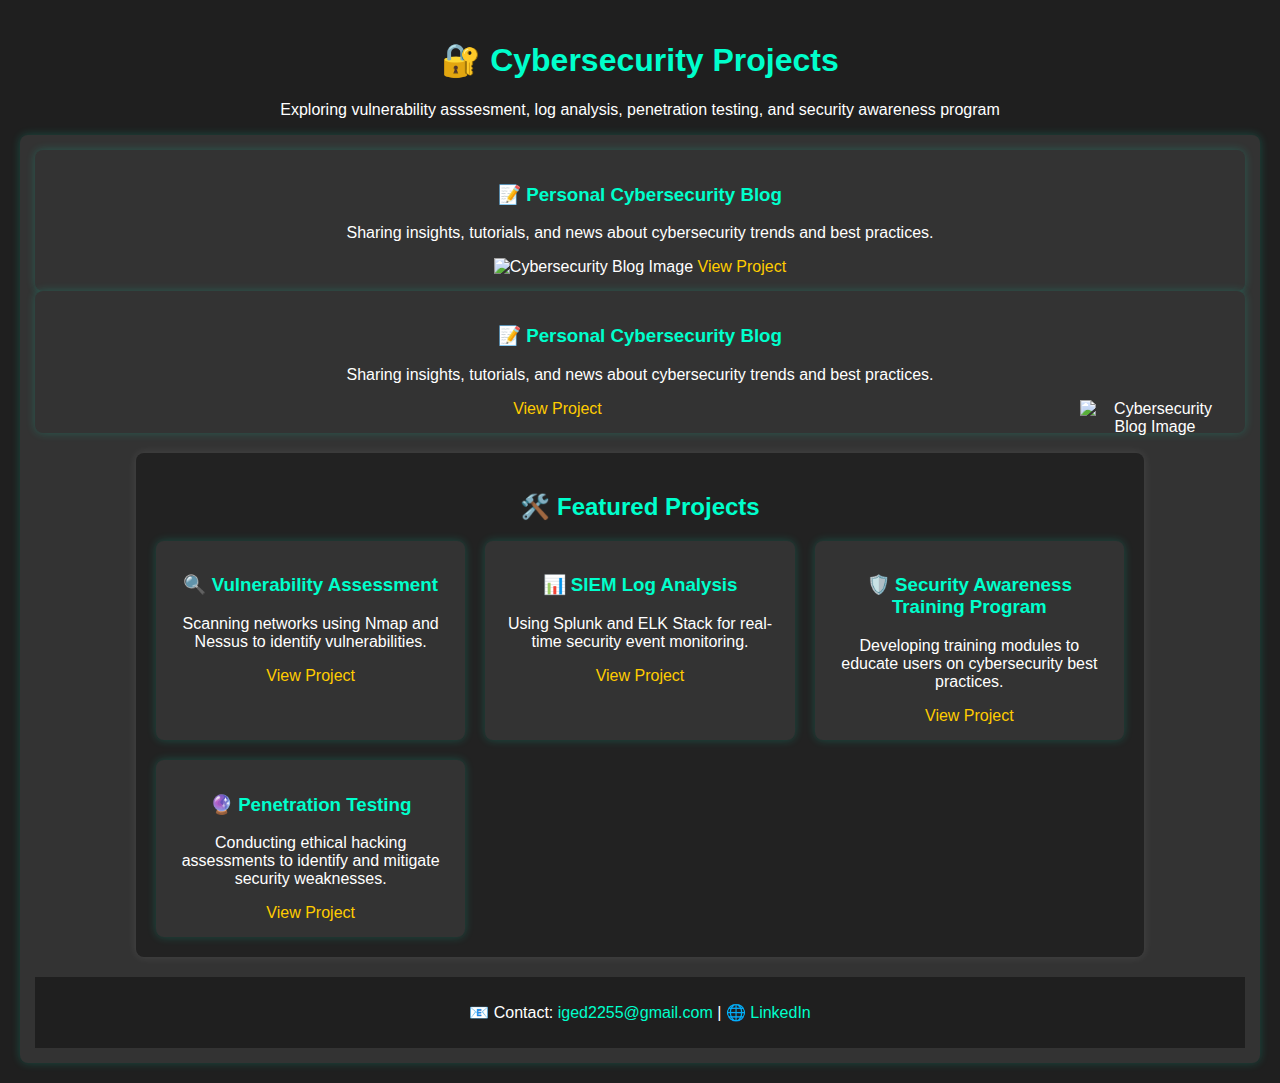
==== index.html @ 3c384af7 "Update index.html" ====
<!DOCTYPE html>
<html lang="en">
<head>
    <meta charset="UTF-8">
    <meta name="viewport" content="width=device-width, initial-scale=1.0">
    <title>Cybersecurity Projects</title>
    <style>
        body {
            font-family: Arial, sans-serif;
            margin: 0;
            padding: 0;
            background-color: #121212;
            color: #fff;
        }
        header {
            background-color: #1f1f1f;
            text-align: center;
            padding: 20px;
        }
        .container {
            width: 80%;
            margin: 20px auto;
            padding: 20px;
            background: #222;
            border-radius: 8px;
            box-shadow: 0 0 10px rgba(255, 255, 255, 0.1);
        }
        h1, h2 {
            text-align: center;
            color: #00ffcc;
        }
        .projects {
            display: grid;
            grid-template-columns: repeat(auto-fit, minmax(300px, 1fr));
            gap: 20px;
        }
        .project {
            background: #333;
            padding: 15px;
            border-radius: 8px;
            box-shadow: 0 0 10px rgba(0, 255, 204, 0.2);
        }
        .project h3 {
            color: #00ffcc;
        }
        .project a {
            color: #ffcc00;
            text-decoration: none;
        }
        footer {
            text-align: center;
            padding: 10px;
            background-color: #1f1f1f;
            margin-top: 20px;
        }
    </style>
</head>
<body>

    <header>
        <h1>🔐 Cybersecurity Projects</h1>
        <p>Exploring vulnerability asssesment, log analysis, penetration testing, and security awareness program </p>
            <div class="project">
                <div class="project">
                <h3>📝 Personal Cybersecurity Blog</h3>
                <p>Sharing insights, tutorials, and news about cybersecurity trends and best practices.</p>
                <img src="https://encrypted-tbn0.gstatic.com/images?q=tbn:ANd9GcQ2rwv2S-xAUlu8poij0wDYUtzGKahrIT60eg&s" alt="Cybersecurity Blog Image">
                <a href="https://github.com/YourUsername/Personal-Blog" target="_blank">View Project</a>
            </div>

            <div class="project">
                <h3>📝 Personal Cybersecurity Blog</h3>
                <p>Sharing insights, tutorials, and news about cybersecurity trends and best practices.</p>
                <img src="https://encrypted-tbn0.gstatic.com/images?q=tbn:ANd9GcQ2rwv2S-xAUlu8poij0wDYUtzGKahrIT60eg&s" 
                 alt="Cybersecurity Blog Image" 
                 style="float: right; margin-left: 15px; width: 150px;">
                <a href="https://github.com/YourUsername/Personal-Blog" target="_blank">View Project</a>
            </div>
            <div class="container">
            <h2>🛠️ Featured Projects</h2>
            <div class="projects">
            <div class="project">
                <h3>🔍 Vulnerability Assessment</h3>
                <p>Scanning networks using Nmap and Nessus to identify vulnerabilities.</p>
                <a href="https://github.com/YourUsername/Vulnerability-Scanning" target="_blank">View Project</a>
            </div>
            <div class="project">
                <h3>📊 SIEM Log Analysis</h3>
                <p>Using Splunk and ELK Stack for real-time security event monitoring.</p>
                <a href="https://github.com/YourUsername/SIEM-Log-Analysis" target="_blank">View Project</a>
            </div>
            <div class="project">
               <h3>🛡️ Security Awareness Training Program</h3>
                <p>Developing training modules to educate users on cybersecurity best practices.</p>
                <a href="https://github.com/YourUsername/Security-Awareness" target="_blank">View Project</a>
            </div>
            <div class="project">
                <h3>🔮 Penetration Testing</h3>
                <p>Conducting ethical hacking assessments to identify and mitigate security weaknesses.</p>
                <a href="https://github.com/YourUsername/Penetration-Testing" target="_blank">View Project</a>
            </div>
        </div>
    </div>

    <footer>
        <p>📧 Contact: <a href="mailto:your.email@example.com" style="color:#00ffcc;">iged2255@gmail.com</a> | 🌐 <a href="https://www.linkedin.com/in/daniel-ige-7b366634a/" style="color:#00ffcc;">LinkedIn</a></p>
    </footer>

</body>
</html>
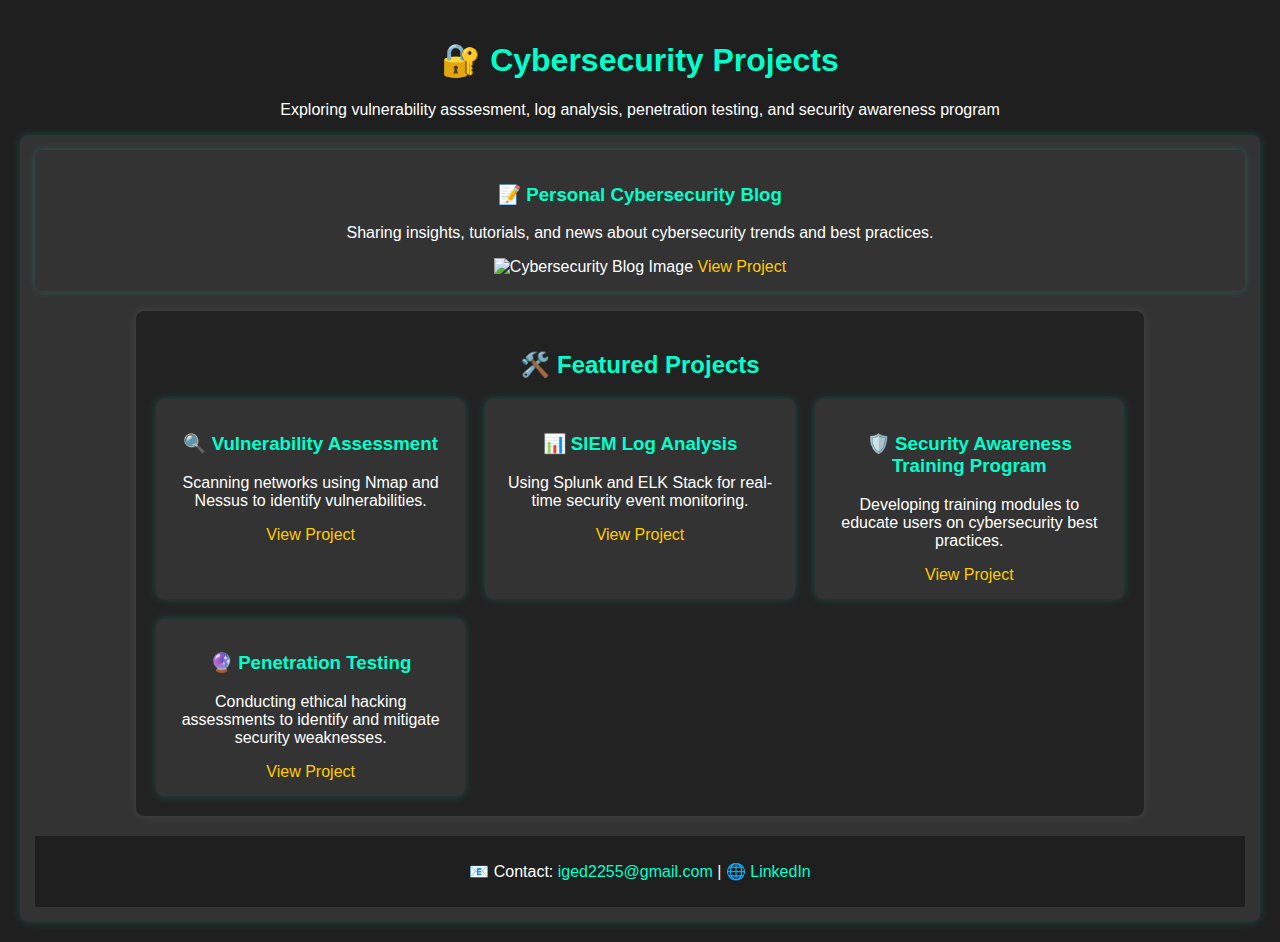
==== commit 50ae8948: "Update index.html" ====
--- a/index.html
+++ b/index.html
@@ -68,15 +68,6 @@
                 <img src="https://encrypted-tbn0.gstatic.com/images?q=tbn:ANd9GcQ2rwv2S-xAUlu8poij0wDYUtzGKahrIT60eg&s" alt="Cybersecurity Blog Image">
                 <a href="https://github.com/YourUsername/Personal-Blog" target="_blank">View Project</a>
             </div>
-
-            <div class="project">
-                <h3>📝 Personal Cybersecurity Blog</h3>
-                <p>Sharing insights, tutorials, and news about cybersecurity trends and best practices.</p>
-                <img src="https://encrypted-tbn0.gstatic.com/images?q=tbn:ANd9GcQ2rwv2S-xAUlu8poij0wDYUtzGKahrIT60eg&s" 
-                 alt="Cybersecurity Blog Image" 
-                 style="float: right; margin-left: 15px; width: 150px;">
-                <a href="https://github.com/YourUsername/Personal-Blog" target="_blank">View Project</a>
-            </div>
             <div class="container">
             <h2>🛠️ Featured Projects</h2>
             <div class="projects">
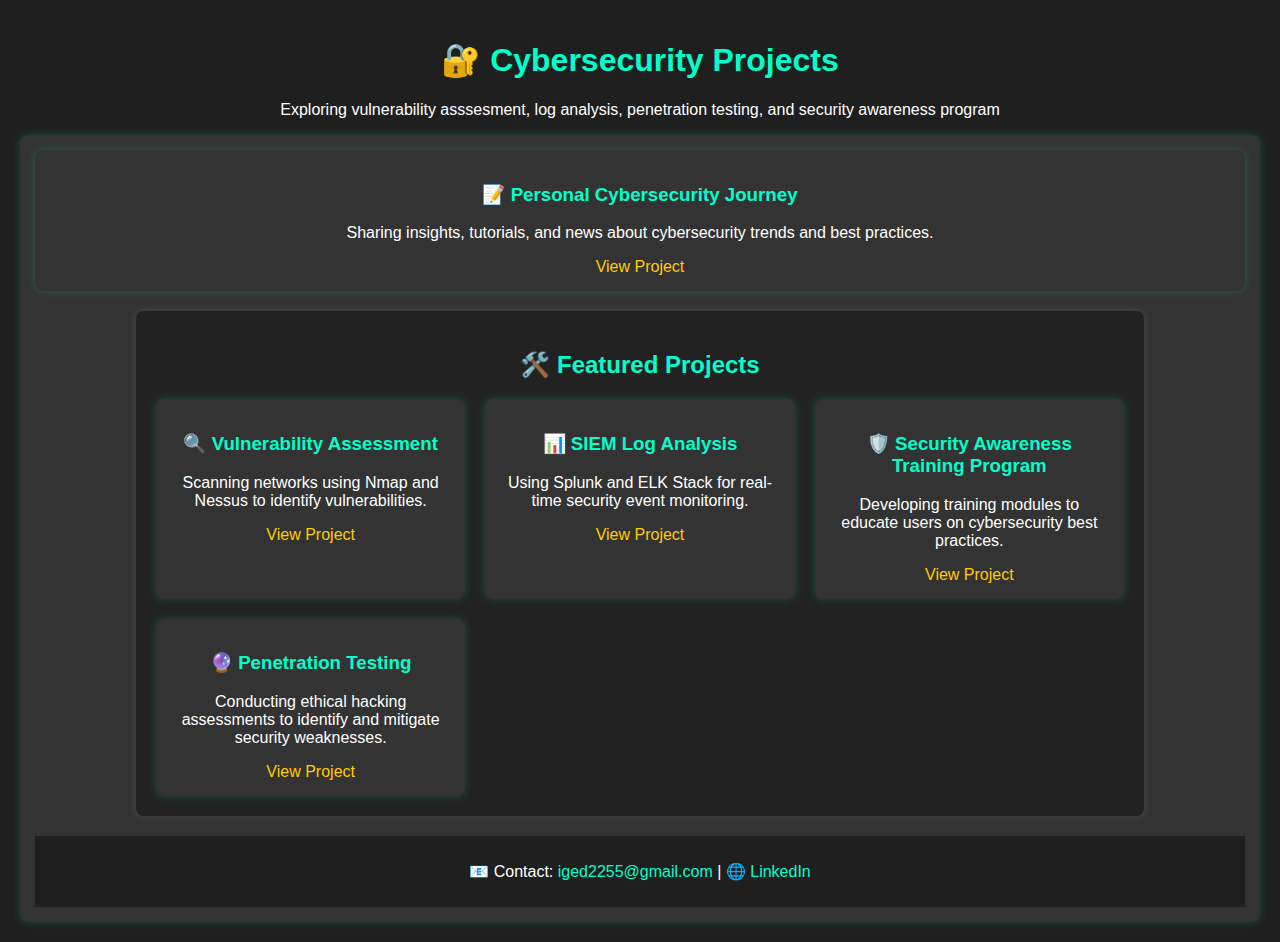
==== commit 9e01dda1: "Update index.html" ====
--- a/index.html
+++ b/index.html
@@ -63,9 +63,8 @@
         <p>Exploring vulnerability asssesment, log analysis, penetration testing, and security awareness program </p>
             <div class="project">
                 <div class="project">
-                <h3>📝 Personal Cybersecurity Blog</h3>
+                <h3>📝 Personal Cybersecurity Journey</h3>
                 <p>Sharing insights, tutorials, and news about cybersecurity trends and best practices.</p>
-                <img src="https://encrypted-tbn0.gstatic.com/images?q=tbn:ANd9GcQ2rwv2S-xAUlu8poij0wDYUtzGKahrIT60eg&s" alt="Cybersecurity Blog Image">
                 <a href="https://github.com/YourUsername/Personal-Blog" target="_blank">View Project</a>
             </div>
             <div class="container">
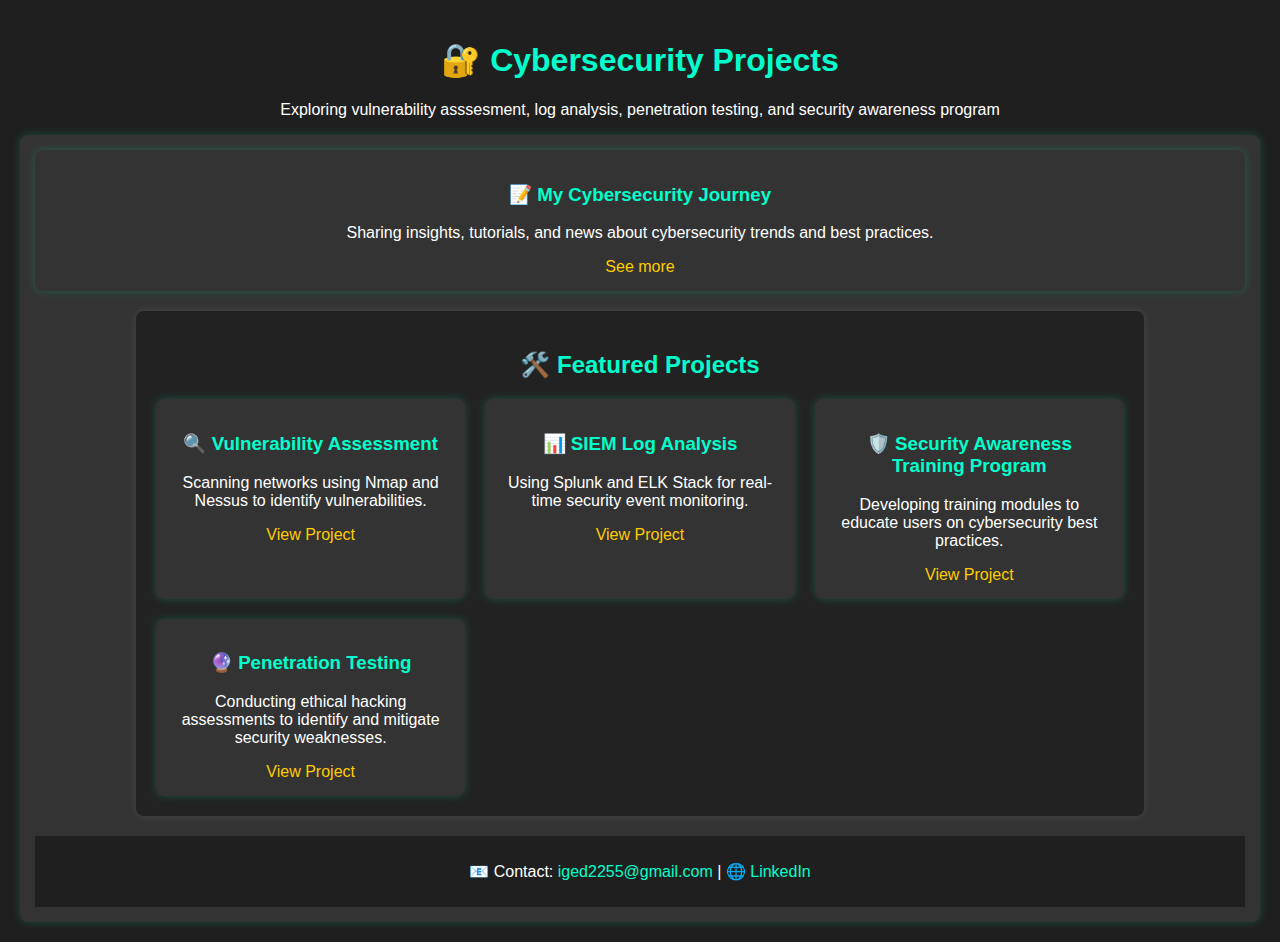
==== commit 1f3cfdd8: "Update index.html" ====
--- a/index.html
+++ b/index.html
@@ -63,9 +63,9 @@
         <p>Exploring vulnerability asssesment, log analysis, penetration testing, and security awareness program </p>
             <div class="project">
                 <div class="project">
-                <h3>📝 Personal Cybersecurity Journey</h3>
+                <h3>📝 My Cybersecurity Journey</h3>
                 <p>Sharing insights, tutorials, and news about cybersecurity trends and best practices.</p>
-                <a href="https://github.com/YourUsername/Personal-Blog" target="_blank">View Project</a>
+                <a href="https://github.com/YourUsername/Personal-Blog" target="_blank">See more</a>
             </div>
             <div class="container">
             <h2>🛠️ Featured Projects</h2>
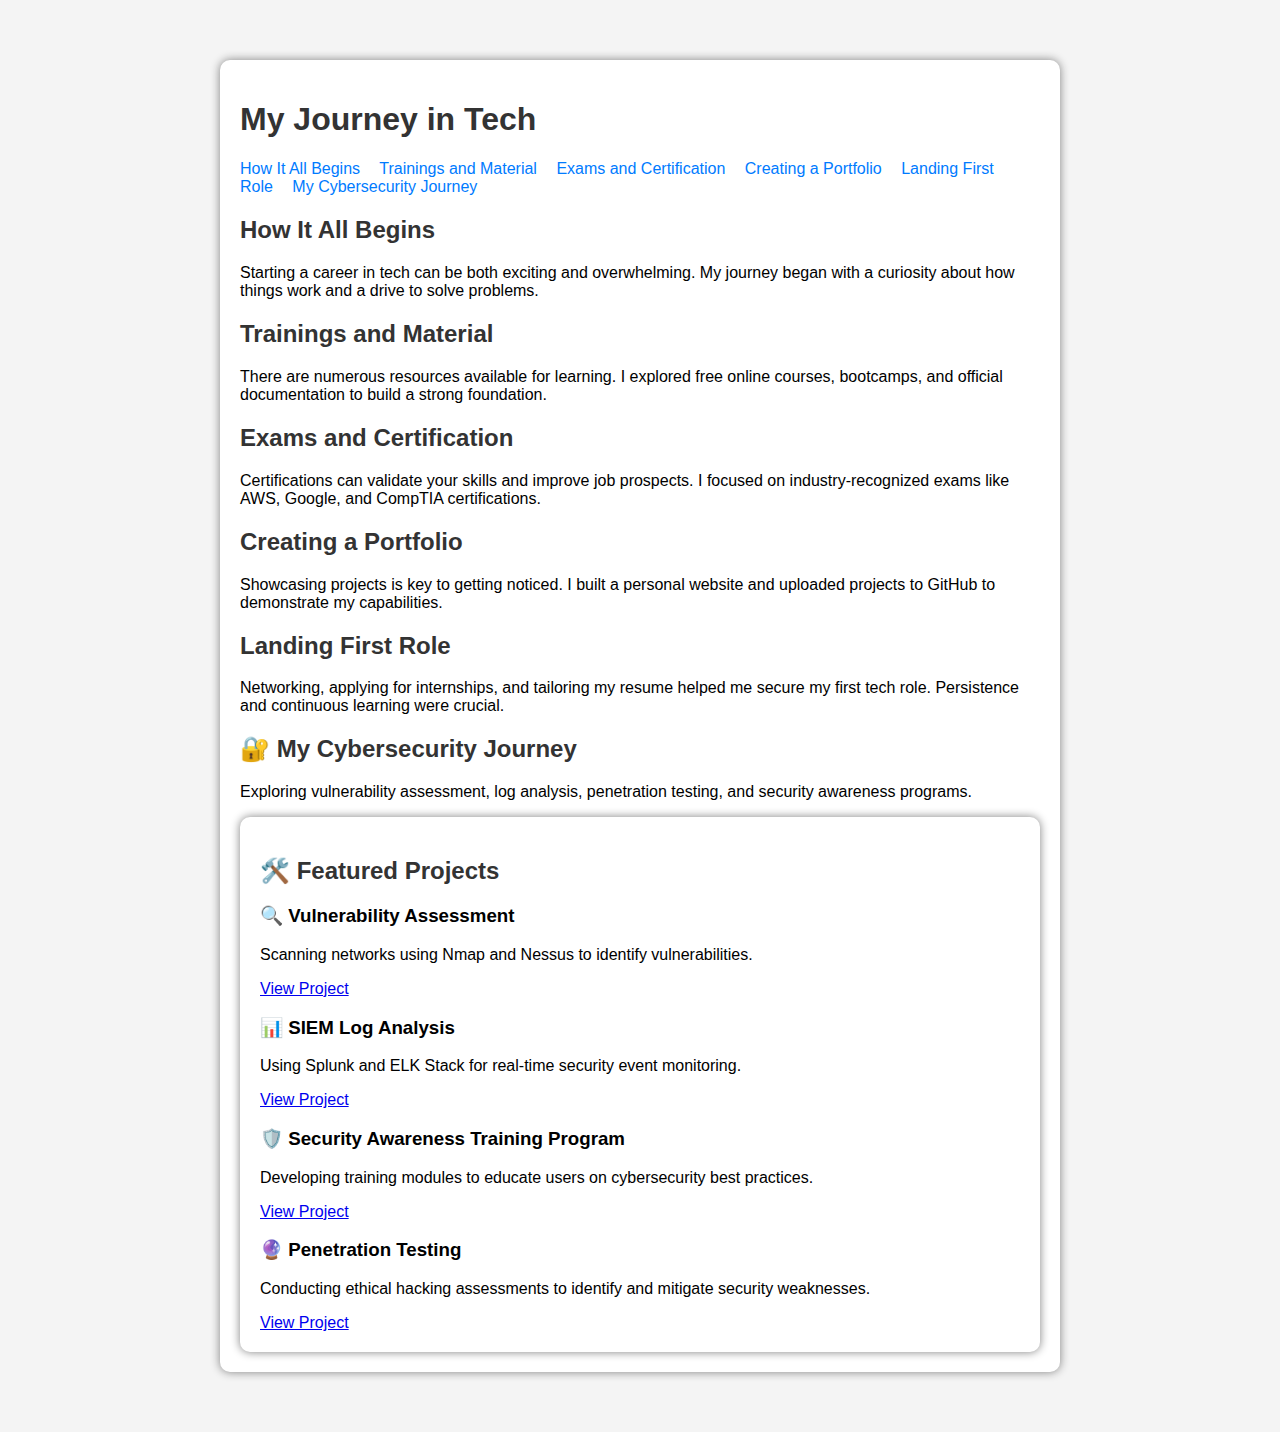
==== commit d3cd6027: "Update index.html" ====
--- a/index.html
+++ b/index.html
@@ -1,101 +1,83 @@
-
 <!DOCTYPE html>
 <html lang="en">
 <head>
     <meta charset="UTF-8">
     <meta name="viewport" content="width=device-width, initial-scale=1.0">
-    <title>Cybersecurity Projects</title>
+    <title>My Journey in Tech</title>
     <style>
-        body {
-            font-family: Arial, sans-serif;
-            margin: 0;
-            padding: 0;
-            background-color: #121212;
-            color: #fff;
-        }
-        header {
-            background-color: #1f1f1f;
-            text-align: center;
-            padding: 20px;
-        }
-        .container {
-            width: 80%;
-            margin: 20px auto;
-            padding: 20px;
-            background: #222;
-            border-radius: 8px;
-            box-shadow: 0 0 10px rgba(255, 255, 255, 0.1);
-        }
-        h1, h2 {
-            text-align: center;
-            color: #00ffcc;
-        }
-        .projects {
-            display: grid;
-            grid-template-columns: repeat(auto-fit, minmax(300px, 1fr));
-            gap: 20px;
-        }
-        .project {
-            background: #333;
-            padding: 15px;
-            border-radius: 8px;
-            box-shadow: 0 0 10px rgba(0, 255, 204, 0.2);
-        }
-        .project h3 {
-            color: #00ffcc;
-        }
-        .project a {
-            color: #ffcc00;
-            text-decoration: none;
-        }
-        footer {
-            text-align: center;
-            padding: 10px;
-            background-color: #1f1f1f;
-            margin-top: 20px;
-        }
+        body { font-family: Arial, sans-serif; margin: 40px; padding: 20px; background-color: #f4f4f4; }
+        .container { max-width: 800px; margin: auto; background: white; padding: 20px; border-radius: 10px; box-shadow: 0px 0px 10px gray; }
+        h1, h2 { color: #333; }
+        nav a { margin-right: 15px; text-decoration: none; color: #007BFF; }
+        .section { margin-top: 20px; }
     </style>
 </head>
 <body>
+    <div class="container">
+        <h1>My Journey in Tech</h1>
+        <nav>
+            <a href="#begin">How It All Begins</a>
+            <a href="#training">Trainings and Material</a>
+            <a href="#exams">Exams and Certification</a>
+            <a href="#portfolio">Creating a Portfolio</a>
+            <a href="#job">Landing First Role</a>
+            <a href="#cybersecurity">My Cybersecurity Journey</a>
+        </nav>
 
-    <header>
-        <h1>🔐 Cybersecurity Projects</h1>
-        <p>Exploring vulnerability asssesment, log analysis, penetration testing, and security awareness program </p>
-            <div class="project">
-                <div class="project">
-                <h3>📝 My Cybersecurity Journey</h3>
-                <p>Sharing insights, tutorials, and news about cybersecurity trends and best practices.</p>
-                <a href="https://github.com/YourUsername/Personal-Blog" target="_blank">See more</a>
-            </div>
+        <div class="section" id="begin">
+            <h2>How It All Begins</h2>
+            <p>Starting a career in tech can be both exciting and overwhelming. My journey began with a curiosity about how things work and a drive to solve problems.</p>
+        </div>
+
+        <div class="section" id="training">
+            <h2>Trainings and Material</h2>
+            <p>There are numerous resources available for learning. I explored free online courses, bootcamps, and official documentation to build a strong foundation.</p>
+        </div>
+
+        <div class="section" id="exams">
+            <h2>Exams and Certification</h2>
+            <p>Certifications can validate your skills and improve job prospects. I focused on industry-recognized exams like AWS, Google, and CompTIA certifications.</p>
+        </div>
+
+        <div class="section" id="portfolio">
+            <h2>Creating a Portfolio</h2>
+            <p>Showcasing projects is key to getting noticed. I built a personal website and uploaded projects to GitHub to demonstrate my capabilities.</p>
+        </div>
+
+        <div class="section" id="job">
+            <h2>Landing First Role</h2>
+            <p>Networking, applying for internships, and tailoring my resume helped me secure my first tech role. Persistence and continuous learning were crucial.</p>
+        </div>
+
+        <div class="section" id="cybersecurity">
+            <h2>🔐 My Cybersecurity Journey</h2>
+            <p>Exploring vulnerability assessment, log analysis, penetration testing, and security awareness programs.</p>
             <div class="container">
-            <h2>🛠️ Featured Projects</h2>
-            <div class="projects">
-            <div class="project">
-                <h3>🔍 Vulnerability Assessment</h3>
-                <p>Scanning networks using Nmap and Nessus to identify vulnerabilities.</p>
-                <a href="https://github.com/YourUsername/Vulnerability-Scanning" target="_blank">View Project</a>
-            </div>
-            <div class="project">
-                <h3>📊 SIEM Log Analysis</h3>
-                <p>Using Splunk and ELK Stack for real-time security event monitoring.</p>
-                <a href="https://github.com/YourUsername/SIEM-Log-Analysis" target="_blank">View Project</a>
-            </div>
-            <div class="project">
-               <h3>🛡️ Security Awareness Training Program</h3>
-                <p>Developing training modules to educate users on cybersecurity best practices.</p>
-                <a href="https://github.com/YourUsername/Security-Awareness" target="_blank">View Project</a>
-            </div>
-            <div class="project">
-                <h3>🔮 Penetration Testing</h3>
-                <p>Conducting ethical hacking assessments to identify and mitigate security weaknesses.</p>
-                <a href="https://github.com/YourUsername/Penetration-Testing" target="_blank">View Project</a>
+                <h2>🛠️ Featured Projects</h2>
+                <div class="projects">
+                    <div class="project">
+                        <h3>🔍 Vulnerability Assessment</h3>
+                        <p>Scanning networks using Nmap and Nessus to identify vulnerabilities.</p>
+                        <a href="https://github.com/YourUsername/Vulnerability-Scanning" target="_blank">View Project</a>
+                    </div>
+                    <div class="project">
+                        <h3>📊 SIEM Log Analysis</h3>
+                        <p>Using Splunk and ELK Stack for real-time security event monitoring.</p>
+                        <a href="https://github.com/YourUsername/SIEM-Log-Analysis" target="_blank">View Project</a>
+                    </div>
+                    <div class="project">
+                        <h3>🛡️ Security Awareness Training Program</h3>
+                        <p>Developing training modules to educate users on cybersecurity best practices.</p>
+                        <a href="https://github.com/YourUsername/Security-Awareness" target="_blank">View Project</a>
+                    </div>
+                    <div class="project">
+                        <h3>🔮 Penetration Testing</h3>
+                        <p>Conducting ethical hacking assessments to identify and mitigate security weaknesses.</p>
+                        <a href="https://github.com/YourUsername/Penetration-Testing" target="_blank">View Project</a>
+                    </div>
+                </div>
             </div>
         </div>
     </div>
-
-    <footer>
-        <p>📧 Contact: <a href="mailto:your.email@example.com" style="color:#00ffcc;">iged2255@gmail.com</a> | 🌐 <a href="https://www.linkedin.com/in/daniel-ige-7b366634a/" style="color:#00ffcc;">LinkedIn</a></p>
-    </footer>
-
 </body>
 </html>
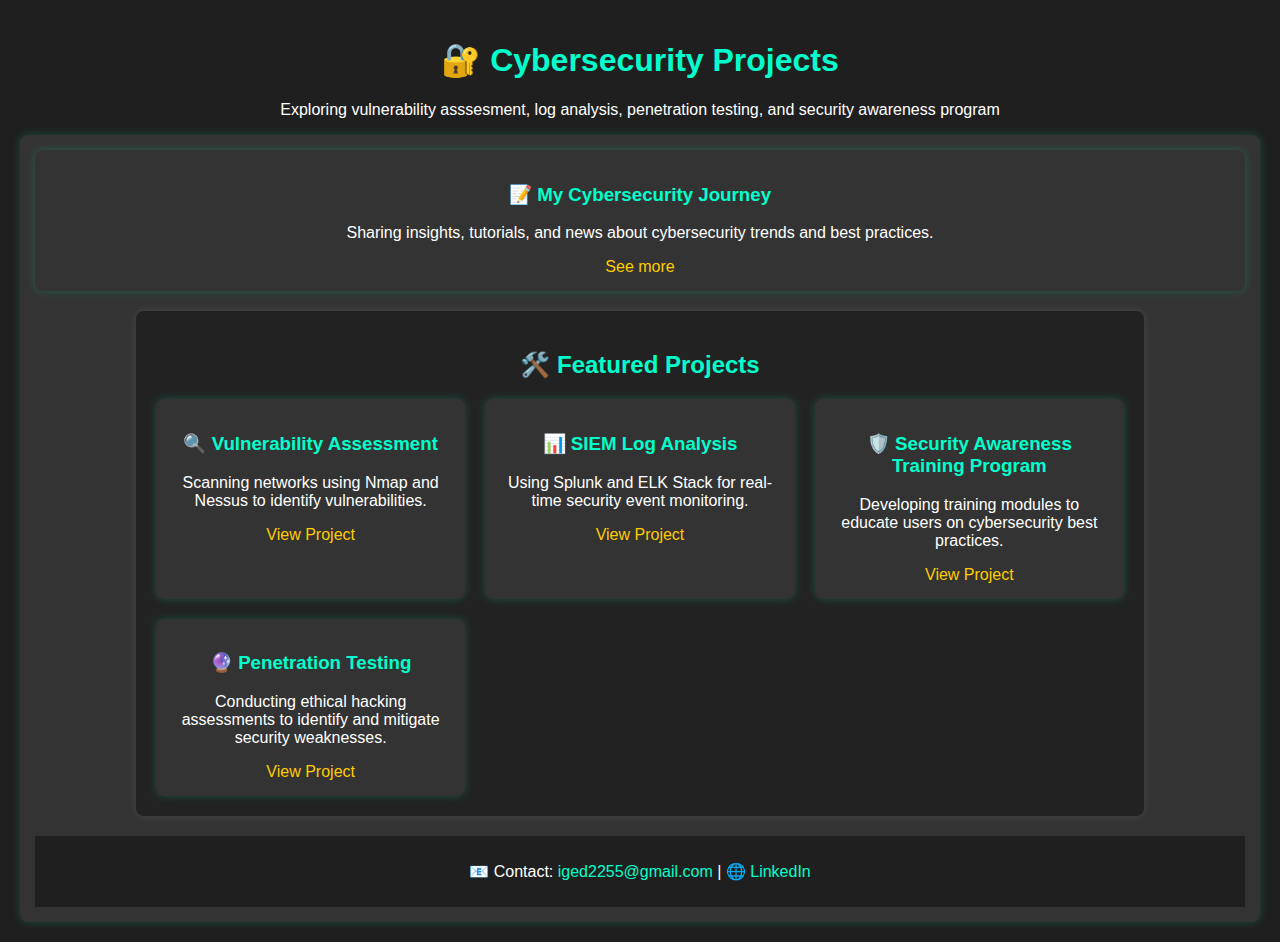
==== commit 64495bcf: "Update index.html" ====
--- a/index.html
+++ b/index.html
@@ -3,81 +3,98 @@
 <head>
     <meta charset="UTF-8">
     <meta name="viewport" content="width=device-width, initial-scale=1.0">
-    <title>My Journey in Tech</title>
+    <title>Cybersecurity Projects</title>
     <style>
-        body { font-family: Arial, sans-serif; margin: 40px; padding: 20px; background-color: #f4f4f4; }
-        .container { max-width: 800px; margin: auto; background: white; padding: 20px; border-radius: 10px; box-shadow: 0px 0px 10px gray; }
-        h1, h2 { color: #333; }
-        nav a { margin-right: 15px; text-decoration: none; color: #007BFF; }
-        .section { margin-top: 20px; }
+        body {
+            font-family: Arial, sans-serif;
+            margin: 0;
+            padding: 0;
+            background-color: #121212;
+            color: #fff;
+        }
+        header {
+            background-color: #1f1f1f;
+            text-align: center;
+            padding: 20px;
+        }
+        .container {
+            width: 80%;
+            margin: 20px auto;
+            padding: 20px;
+            background: #222;
+            border-radius: 8px;
+            box-shadow: 0 0 10px rgba(255, 255, 255, 0.1);
+        }
+        h1, h2 {
+            text-align: center;
+            color: #00ffcc;
+        }
+        .projects {
+            display: grid;
+            grid-template-columns: repeat(auto-fit, minmax(300px, 1fr));
+            gap: 20px;
+        }
+        .project {
+            background: #333;
+            padding: 15px;
+            border-radius: 8px;
+            box-shadow: 0 0 10px rgba(0, 255, 204, 0.2);
+        }
+        .project h3 {
+            color: #00ffcc;
+        }
+        .project a {
+            color: #ffcc00;
+            text-decoration: none;
+        }
+        footer {
+            text-align: center;
+            padding: 10px;
+            background-color: #1f1f1f;
+            margin-top: 20px;
+        }
     </style>
 </head>
 <body>
-    <div class="container">
-        <h1>My Journey in Tech</h1>
-        <nav>
-            <a href="#begin">How It All Begins</a>
-            <a href="#training">Trainings and Material</a>
-            <a href="#exams">Exams and Certification</a>
-            <a href="#portfolio">Creating a Portfolio</a>
-            <a href="#job">Landing First Role</a>
-            <a href="#cybersecurity">My Cybersecurity Journey</a>
-        </nav>
 
-        <div class="section" id="begin">
-            <h2>How It All Begins</h2>
-            <p>Starting a career in tech can be both exciting and overwhelming. My journey began with a curiosity about how things work and a drive to solve problems.</p>
-        </div>
-
-        <div class="section" id="training">
-            <h2>Trainings and Material</h2>
-            <p>There are numerous resources available for learning. I explored free online courses, bootcamps, and official documentation to build a strong foundation.</p>
-        </div>
-
-        <div class="section" id="exams">
-            <h2>Exams and Certification</h2>
-            <p>Certifications can validate your skills and improve job prospects. I focused on industry-recognized exams like AWS, Google, and CompTIA certifications.</p>
-        </div>
-
-        <div class="section" id="portfolio">
-            <h2>Creating a Portfolio</h2>
-            <p>Showcasing projects is key to getting noticed. I built a personal website and uploaded projects to GitHub to demonstrate my capabilities.</p>
-        </div>
-
-        <div class="section" id="job">
-            <h2>Landing First Role</h2>
-            <p>Networking, applying for internships, and tailoring my resume helped me secure my first tech role. Persistence and continuous learning were crucial.</p>
-        </div>
-
-        <div class="section" id="cybersecurity">
-            <h2>🔐 My Cybersecurity Journey</h2>
-            <p>Exploring vulnerability assessment, log analysis, penetration testing, and security awareness programs.</p>
+    <header>
+        <h1>🔐 Cybersecurity Projects</h1>
+        <p>Exploring vulnerability asssesment, log analysis, penetration testing, and security awareness program </p>
+            <div class="project">
+                <div class="project">
+                <h3>📝 My Cybersecurity Journey</h3>
+                <p>Sharing insights, tutorials, and news about cybersecurity trends and best practices.</p>
+                <a href="https://github.com/YourUsername/Personal-Blog" target="_blank">See more</a>
+            </div>
             <div class="container">
-                <h2>🛠️ Featured Projects</h2>
-                <div class="projects">
-                    <div class="project">
-                        <h3>🔍 Vulnerability Assessment</h3>
-                        <p>Scanning networks using Nmap and Nessus to identify vulnerabilities.</p>
-                        <a href="https://github.com/YourUsername/Vulnerability-Scanning" target="_blank">View Project</a>
-                    </div>
-                    <div class="project">
-                        <h3>📊 SIEM Log Analysis</h3>
-                        <p>Using Splunk and ELK Stack for real-time security event monitoring.</p>
-                        <a href="https://github.com/YourUsername/SIEM-Log-Analysis" target="_blank">View Project</a>
-                    </div>
-                    <div class="project">
-                        <h3>🛡️ Security Awareness Training Program</h3>
-                        <p>Developing training modules to educate users on cybersecurity best practices.</p>
-                        <a href="https://github.com/YourUsername/Security-Awareness" target="_blank">View Project</a>
-                    </div>
-                    <div class="project">
-                        <h3>🔮 Penetration Testing</h3>
-                        <p>Conducting ethical hacking assessments to identify and mitigate security weaknesses.</p>
-                        <a href="https://github.com/YourUsername/Penetration-Testing" target="_blank">View Project</a>
-                    </div>
-                </div>
+            <h2>🛠️ Featured Projects</h2>
+            <div class="projects">
+            <div class="project">
+                <h3>🔍 Vulnerability Assessment</h3>
+                <p>Scanning networks using Nmap and Nessus to identify vulnerabilities.</p>
+                <a href="https://github.com/YourUsername/Vulnerability-Scanning" target="_blank">View Project</a>
+            </div>
+            <div class="project">
+                <h3>📊 SIEM Log Analysis</h3>
+                <p>Using Splunk and ELK Stack for real-time security event monitoring.</p>
+                <a href="https://github.com/YourUsername/SIEM-Log-Analysis" target="_blank">View Project</a>
+            </div>
+            <div class="project">
+               <h3>🛡️ Security Awareness Training Program</h3>
+                <p>Developing training modules to educate users on cybersecurity best practices.</p>
+                <a href="https://github.com/YourUsername/Security-Awareness" target="_blank">View Project</a>
+            </div>
+            <div class="project">
+                <h3>🔮 Penetration Testing</h3>
+                <p>Conducting ethical hacking assessments to identify and mitigate security weaknesses.</p>
+                <a href="https://github.com/YourUsername/Penetration-Testing" target="_blank">View Project</a>
             </div>
         </div>
     </div>
+
+    <footer>
+        <p>📧 Contact: <a href="mailto:your.email@example.com" style="color:#00ffcc;">iged2255@gmail.com</a> | 🌐 <a href="https://www.linkedin.com/in/daniel-ige-7b366634a/" style="color:#00ffcc;">LinkedIn</a></p>
+    </footer>
+
 </body>
 </html>
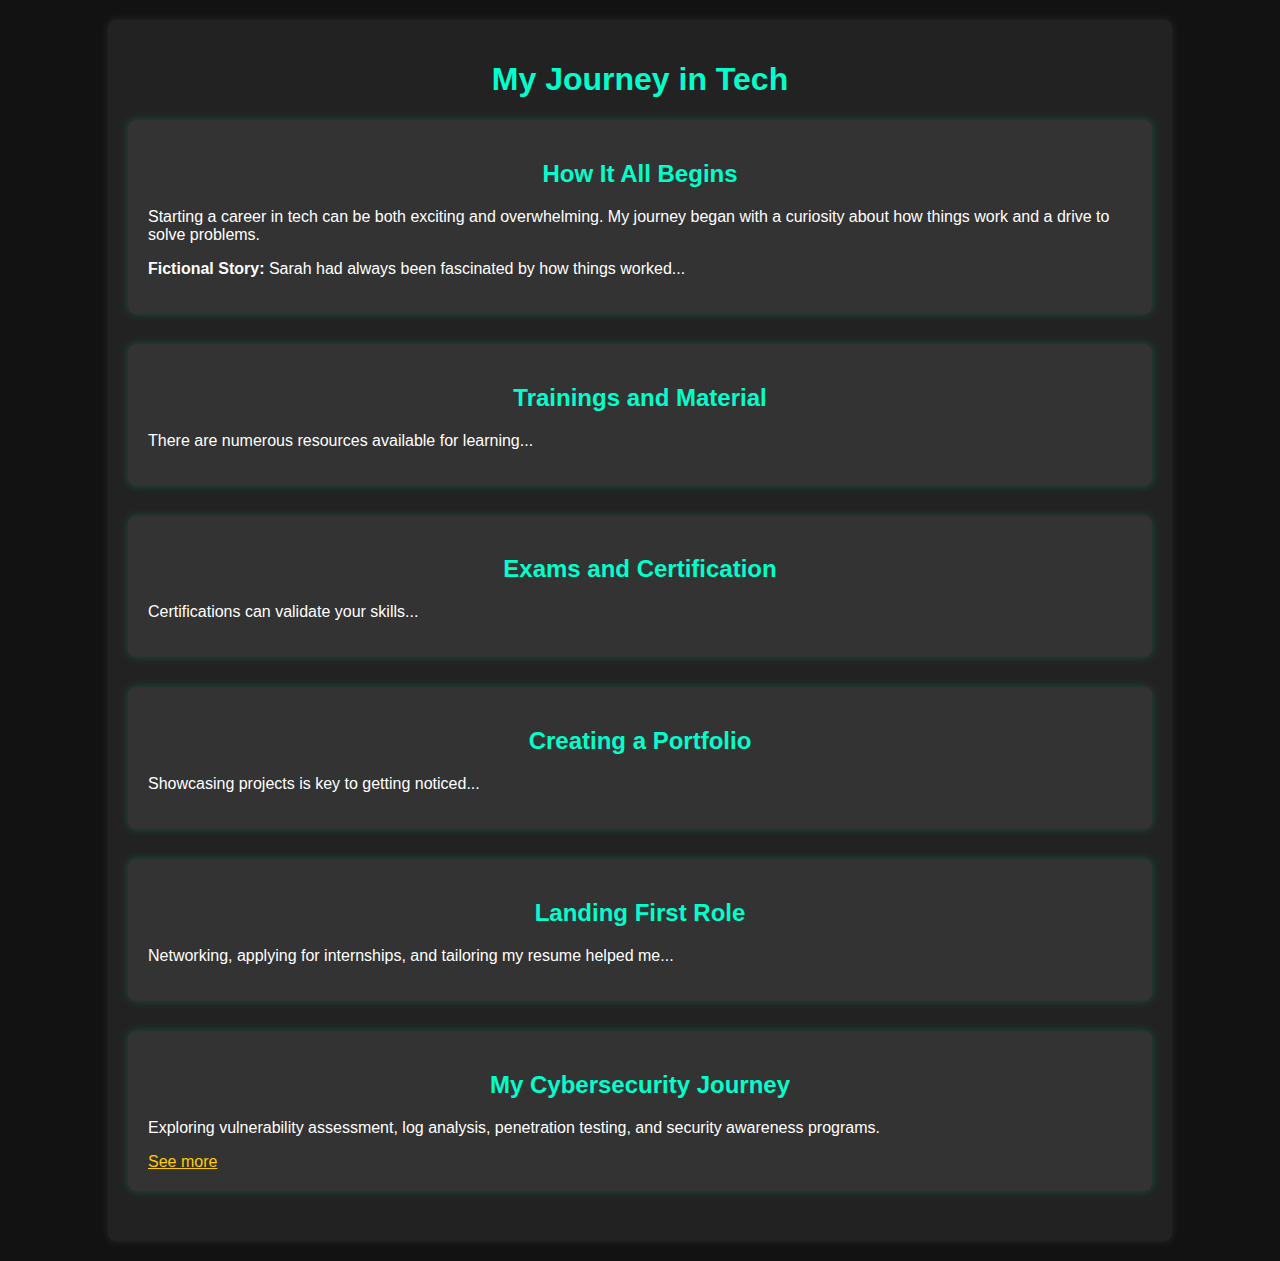
==== commit a8e8c2c6: "Update index.html" ====
--- a/index.html
+++ b/index.html
@@ -3,7 +3,7 @@
 <head>
     <meta charset="UTF-8">
     <meta name="viewport" content="width=device-width, initial-scale=1.0">
-    <title>Cybersecurity Projects</title>
+    <title>My Journey in Tech</title>
     <style>
         body {
             font-family: Arial, sans-serif;
@@ -11,11 +11,6 @@
             padding: 0;
             background-color: #121212;
             color: #fff;
-        }
-        header {
-            background-color: #1f1f1f;
-            text-align: center;
-            padding: 20px;
         }
         .container {
             width: 80%;
@@ -29,13 +24,23 @@
             text-align: center;
             color: #00ffcc;
         }
+        .section {
+            margin-bottom: 30px;
+            background: #333;
+            padding: 20px;
+            border-radius: 8px;
+            box-shadow: 0 0 10px rgba(0, 255, 204, 0.2);
+        }
+        .section h2 {
+            color: #00ffcc;
+        }
         .projects {
             display: grid;
             grid-template-columns: repeat(auto-fit, minmax(300px, 1fr));
             gap: 20px;
         }
         .project {
-            background: #333;
+            background: #444;
             padding: 15px;
             border-radius: 8px;
             box-shadow: 0 0 10px rgba(0, 255, 204, 0.2);
@@ -47,54 +52,78 @@
             color: #ffcc00;
             text-decoration: none;
         }
-        footer {
-            text-align: center;
-            padding: 10px;
-            background-color: #1f1f1f;
-            margin-top: 20px;
-        }
     </style>
 </head>
 <body>
+    <div class="container">
+        <h1>My Journey in Tech</h1>
 
-    <header>
-        <h1>🔐 Cybersecurity Projects</h1>
-        <p>Exploring vulnerability asssesment, log analysis, penetration testing, and security awareness program </p>
-            <div class="project">
-                <div class="project">
-                <h3>📝 My Cybersecurity Journey</h3>
-                <p>Sharing insights, tutorials, and news about cybersecurity trends and best practices.</p>
-                <a href="https://github.com/YourUsername/Personal-Blog" target="_blank">See more</a>
-            </div>
-            <div class="container">
-            <h2>🛠️ Featured Projects</h2>
-            <div class="projects">
-            <div class="project">
-                <h3>🔍 Vulnerability Assessment</h3>
-                <p>Scanning networks using Nmap and Nessus to identify vulnerabilities.</p>
-                <a href="https://github.com/YourUsername/Vulnerability-Scanning" target="_blank">View Project</a>
-            </div>
-            <div class="project">
-                <h3>📊 SIEM Log Analysis</h3>
-                <p>Using Splunk and ELK Stack for real-time security event monitoring.</p>
-                <a href="https://github.com/YourUsername/SIEM-Log-Analysis" target="_blank">View Project</a>
-            </div>
-            <div class="project">
-               <h3>🛡️ Security Awareness Training Program</h3>
-                <p>Developing training modules to educate users on cybersecurity best practices.</p>
-                <a href="https://github.com/YourUsername/Security-Awareness" target="_blank">View Project</a>
-            </div>
-            <div class="project">
-                <h3>🔮 Penetration Testing</h3>
-                <p>Conducting ethical hacking assessments to identify and mitigate security weaknesses.</p>
-                <a href="https://github.com/YourUsername/Penetration-Testing" target="_blank">View Project</a>
+        <div class="section" id="begin">
+            <h2>How It All Begins</h2>
+            <p>Starting a career in tech can be both exciting and overwhelming. My journey began with a curiosity about how things work and a drive to solve problems.</p>
+            <p><strong>Fictional Story:</strong> Sarah had always been fascinated by how things worked...</p>
+        </div>
+
+        <div class="section" id="training">
+            <h2>Trainings and Material</h2>
+            <p>There are numerous resources available for learning...</p>
+        </div>
+
+        <div class="section" id="exams">
+            <h2>Exams and Certification</h2>
+            <p>Certifications can validate your skills...</p>
+        </div>
+
+        <div class="section" id="portfolio">
+            <h2>Creating a Portfolio</h2>
+            <p>Showcasing projects is key to getting noticed...</p>
+        </div>
+
+        <div class="section" id="job">
+            <h2>Landing First Role</h2>
+            <p>Networking, applying for internships, and tailoring my resume helped me...</p>
+        </div>
+
+        <div class="section" id="cybersecurity">
+            <h2>My Cybersecurity Journey</h2>
+            <p>Exploring vulnerability assessment, log analysis, penetration testing, and security awareness programs.</p>
+            <a href="#cybersecurity-projects" style="color:#ffcc00;">See more</a>
+            
+            <div id="cybersecurity-projects" style="display: none;">
+                <div class="section">
+                    <h2>🛠️ Featured Cybersecurity Projects</h2>
+                    <div class="projects">
+                        <div class="project">
+                            <h3>🔍 Vulnerability Assessment</h3>
+                            <p>Scanning networks using Nmap and Nessus to identify vulnerabilities.</p>
+                            <a href="https://github.com/YourUsername/Vulnerability-Scanning" target="_blank">View Project</a>
+                        </div>
+                        <div class="project">
+                            <h3>📊 SIEM Log Analysis</h3>
+                            <p>Using Splunk and ELK Stack for real-time security event monitoring.</p>
+                            <a href="https://github.com/YourUsername/SIEM-Log-Analysis" target="_blank">View Project</a>
+                        </div>
+                        <div class="project">
+                           <h3>🛡️ Security Awareness Training Program</h3>
+                            <p>Developing training modules to educate users on cybersecurity best practices.</p>
+                            <a href="https://github.com/YourUsername/Security-Awareness" target="_blank">View Project</a>
+                        </div>
+                        <div class="project">
+                            <h3>🔮 Penetration Testing</h3>
+                            <p>Conducting ethical hacking assessments to identify and mitigate security weaknesses.</p>
+                            <a href="https://github.com/YourUsername/Penetration-Testing" target="_blank">View Project</a>
+                        </div>
+                    </div>
+                </div>
             </div>
         </div>
     </div>
 
-    <footer>
-        <p>📧 Contact: <a href="mailto:your.email@example.com" style="color:#00ffcc;">iged2255@gmail.com</a> | 🌐 <a href="https://www.linkedin.com/in/daniel-ige-7b366634a/" style="color:#00ffcc;">LinkedIn</a></p>
-    </footer>
-
+    <script>
+        document.querySelector("a[href='#cybersecurity-projects']").addEventListener("click", function(event) {
+            event.preventDefault();
+            document.getElementById("cybersecurity-projects").style.display = "block";
+        });
+    </script>
 </body>
 </html>
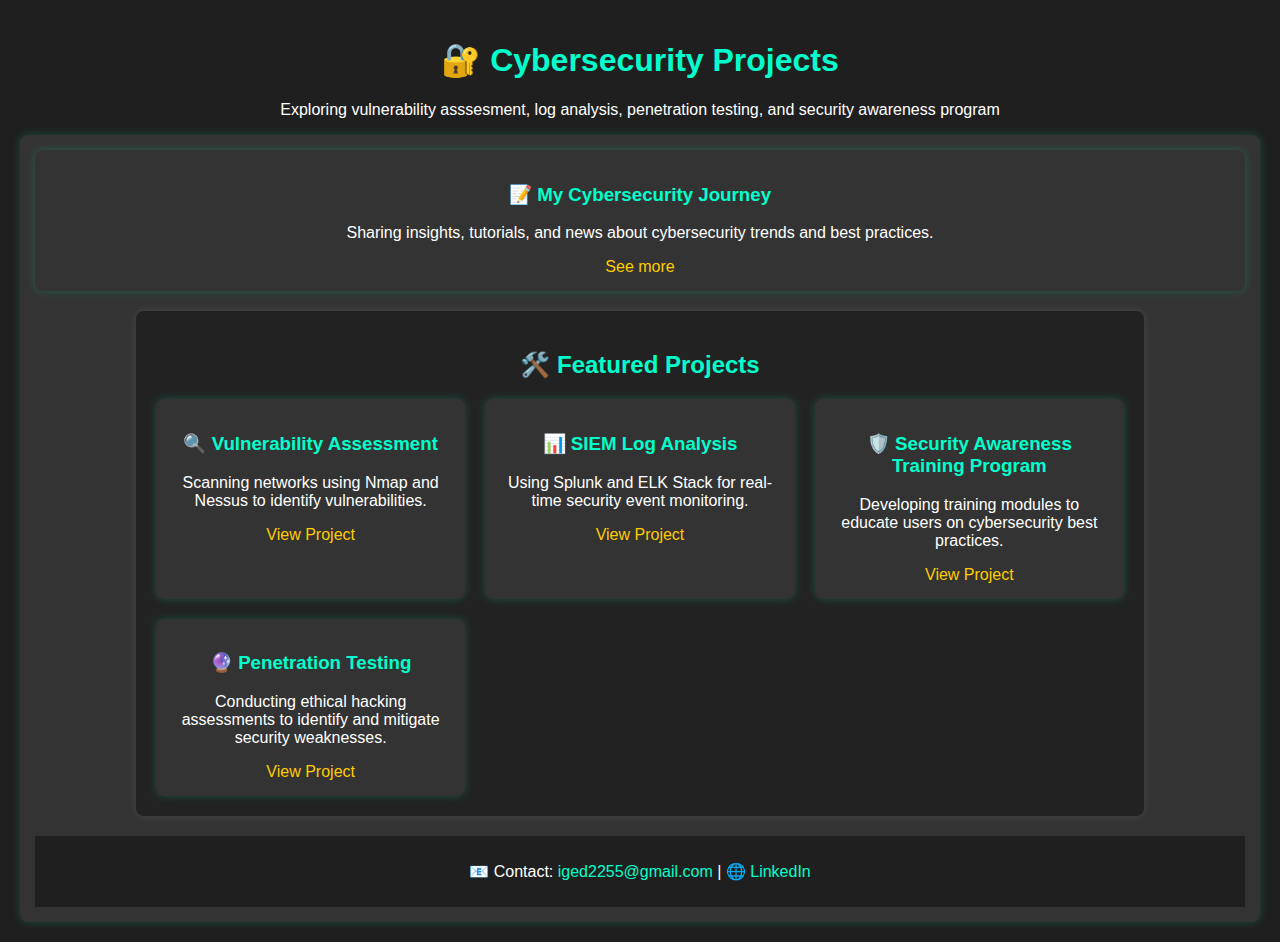
==== commit cb1a4471: "Update index.html" ====
--- a/index.html
+++ b/index.html
@@ -3,7 +3,7 @@
 <head>
     <meta charset="UTF-8">
     <meta name="viewport" content="width=device-width, initial-scale=1.0">
-    <title>My Journey in Tech</title>
+    <title>Cybersecurity Projects</title>
     <style>
         body {
             font-family: Arial, sans-serif;
@@ -11,6 +11,11 @@
             padding: 0;
             background-color: #121212;
             color: #fff;
+        }
+        header {
+            background-color: #1f1f1f;
+            text-align: center;
+            padding: 20px;
         }
         .container {
             width: 80%;
@@ -24,23 +29,13 @@
             text-align: center;
             color: #00ffcc;
         }
-        .section {
-            margin-bottom: 30px;
-            background: #333;
-            padding: 20px;
-            border-radius: 8px;
-            box-shadow: 0 0 10px rgba(0, 255, 204, 0.2);
-        }
-        .section h2 {
-            color: #00ffcc;
-        }
         .projects {
             display: grid;
             grid-template-columns: repeat(auto-fit, minmax(300px, 1fr));
             gap: 20px;
         }
         .project {
-            background: #444;
+            background: #333;
             padding: 15px;
             border-radius: 8px;
             box-shadow: 0 0 10px rgba(0, 255, 204, 0.2);
@@ -52,78 +47,54 @@
             color: #ffcc00;
             text-decoration: none;
         }
+        footer {
+            text-align: center;
+            padding: 10px;
+            background-color: #1f1f1f;
+            margin-top: 20px;
+        }
     </style>
 </head>
 <body>
-    <div class="container">
-        <h1>My Journey in Tech</h1>
 
-        <div class="section" id="begin">
-            <h2>How It All Begins</h2>
-            <p>Starting a career in tech can be both exciting and overwhelming. My journey began with a curiosity about how things work and a drive to solve problems.</p>
-            <p><strong>Fictional Story:</strong> Sarah had always been fascinated by how things worked...</p>
-        </div>
-
-        <div class="section" id="training">
-            <h2>Trainings and Material</h2>
-            <p>There are numerous resources available for learning...</p>
-        </div>
-
-        <div class="section" id="exams">
-            <h2>Exams and Certification</h2>
-            <p>Certifications can validate your skills...</p>
-        </div>
-
-        <div class="section" id="portfolio">
-            <h2>Creating a Portfolio</h2>
-            <p>Showcasing projects is key to getting noticed...</p>
-        </div>
-
-        <div class="section" id="job">
-            <h2>Landing First Role</h2>
-            <p>Networking, applying for internships, and tailoring my resume helped me...</p>
-        </div>
-
-        <div class="section" id="cybersecurity">
-            <h2>My Cybersecurity Journey</h2>
-            <p>Exploring vulnerability assessment, log analysis, penetration testing, and security awareness programs.</p>
-            <a href="#cybersecurity-projects" style="color:#ffcc00;">See more</a>
-            
-            <div id="cybersecurity-projects" style="display: none;">
-                <div class="section">
-                    <h2>🛠️ Featured Cybersecurity Projects</h2>
-                    <div class="projects">
-                        <div class="project">
-                            <h3>🔍 Vulnerability Assessment</h3>
-                            <p>Scanning networks using Nmap and Nessus to identify vulnerabilities.</p>
-                            <a href="https://github.com/YourUsername/Vulnerability-Scanning" target="_blank">View Project</a>
-                        </div>
-                        <div class="project">
-                            <h3>📊 SIEM Log Analysis</h3>
-                            <p>Using Splunk and ELK Stack for real-time security event monitoring.</p>
-                            <a href="https://github.com/YourUsername/SIEM-Log-Analysis" target="_blank">View Project</a>
-                        </div>
-                        <div class="project">
-                           <h3>🛡️ Security Awareness Training Program</h3>
-                            <p>Developing training modules to educate users on cybersecurity best practices.</p>
-                            <a href="https://github.com/YourUsername/Security-Awareness" target="_blank">View Project</a>
-                        </div>
-                        <div class="project">
-                            <h3>🔮 Penetration Testing</h3>
-                            <p>Conducting ethical hacking assessments to identify and mitigate security weaknesses.</p>
-                            <a href="https://github.com/YourUsername/Penetration-Testing" target="_blank">View Project</a>
-                        </div>
-                    </div>
-                </div>
+    <header>
+        <h1>🔐 Cybersecurity Projects</h1>
+        <p>Exploring vulnerability asssesment, log analysis, penetration testing, and security awareness program </p>
+            <div class="project">
+                <div class="project">
+                <h3>📝 My Cybersecurity Journey</h3>
+                <p>Sharing insights, tutorials, and news about cybersecurity trends and best practices.</p>
+                <a href="https://github.com/YourUsername/Personal-Blog" target="_blank">See more</a>
+            </div>
+            <div class="container">
+            <h2>🛠️ Featured Projects</h2>
+            <div class="projects">
+            <div class="project">
+                <h3>🔍 Vulnerability Assessment</h3>
+                <p>Scanning networks using Nmap and Nessus to identify vulnerabilities.</p>
+                <a href="https://github.com/YourUsername/Vulnerability-Scanning" target="_blank">View Project</a>
+            </div>
+            <div class="project">
+                <h3>📊 SIEM Log Analysis</h3>
+                <p>Using Splunk and ELK Stack for real-time security event monitoring.</p>
+                <a href="https://github.com/YourUsername/SIEM-Log-Analysis" target="_blank">View Project</a>
+            </div>
+            <div class="project">
+               <h3>🛡️ Security Awareness Training Program</h3>
+                <p>Developing training modules to educate users on cybersecurity best practices.</p>
+                <a href="https://github.com/YourUsername/Security-Awareness" target="_blank">View Project</a>
+            </div>
+            <div class="project">
+                <h3>🔮 Penetration Testing</h3>
+                <p>Conducting ethical hacking assessments to identify and mitigate security weaknesses.</p>
+                <a href="https://github.com/YourUsername/Penetration-Testing" target="_blank">View Project</a>
             </div>
         </div>
     </div>
 
-    <script>
-        document.querySelector("a[href='#cybersecurity-projects']").addEventListener("click", function(event) {
-            event.preventDefault();
-            document.getElementById("cybersecurity-projects").style.display = "block";
-        });
-    </script>
+    <footer>
+        <p>📧 Contact: <a href="mailto:your.email@example.com" style="color:#00ffcc;">iged2255@gmail.com</a> | 🌐 <a href="https://www.linkedin.com/in/daniel-ige-7b366634a/" style="color:#00ffcc;">LinkedIn</a></p>
+    </footer>
+
 </body>
 </html>
